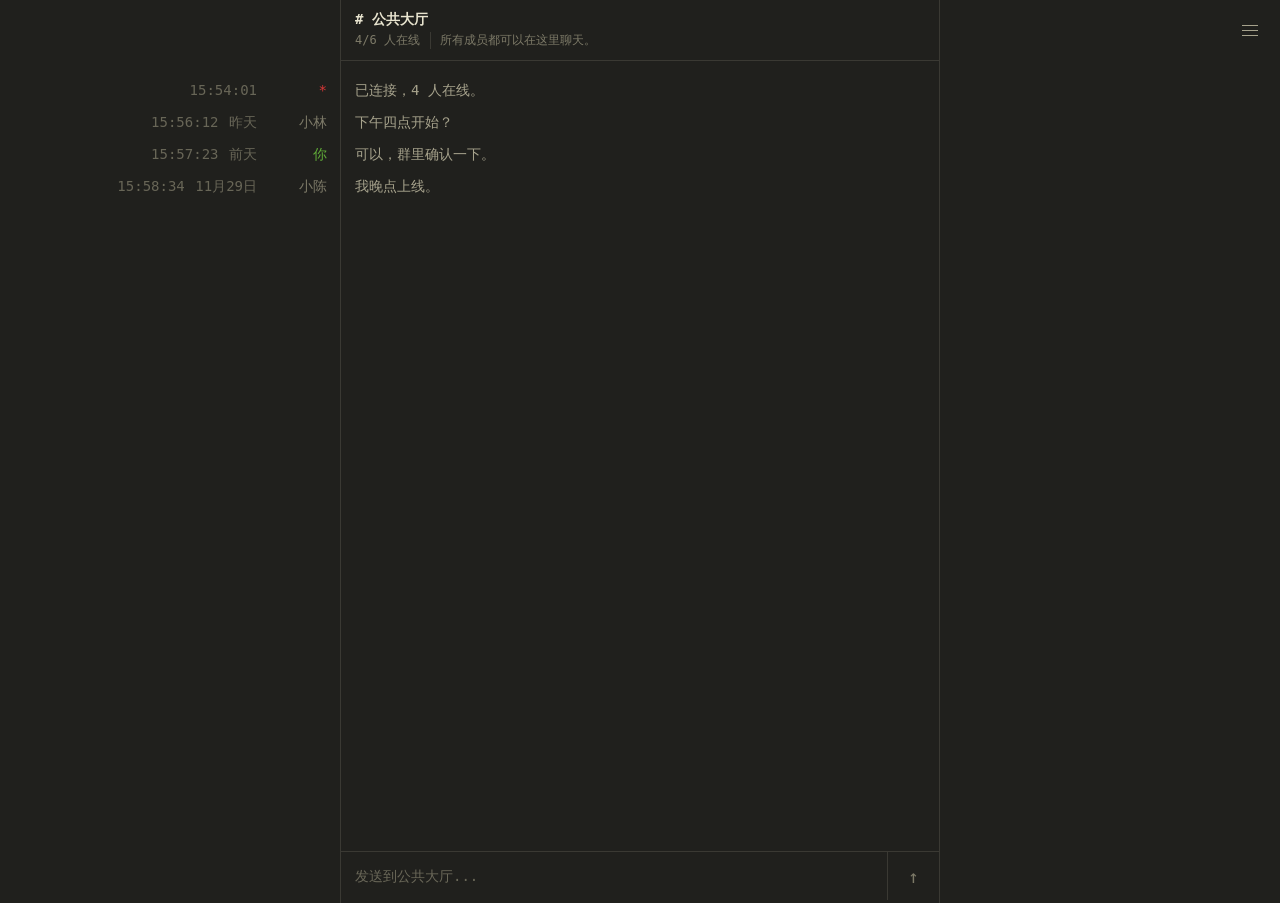
==== index.html @ fa22fa02 "feat: add multi-group chat management" ====
<!doctype html>
<html lang="zh-CN">
<head>
  <meta charset="utf-8">
  <meta name="viewport" content="width=device-width, initial-scale=1">
  <meta name="theme-color" content="#20201d">
  <title>耳语 · whisper</title>
  <link rel="stylesheet" href="styles.css">
</head>
<body data-theme="dune">
  <section id="auth-panel" class="auth-panel" aria-labelledby="auth-title" hidden>
    <div class="auth-shell">
      <h1 id="auth-title">耳语 / whisper</h1>
      <div class="auth-modes" role="tablist" aria-label="账户操作">
        <button id="auth-login-mode" class="active" type="button" role="tab" aria-selected="true">登录</button>
        <button id="auth-register-mode" type="button" role="tab" aria-selected="false">注册</button>
      </div>
      <form id="auth-form" autocomplete="on">
        <label class="field" for="auth-name">
          <span>个人名称</span>
          <input id="auth-name" name="username" type="text" maxlength="7" autocomplete="username" required>
        </label>
        <label class="field" for="auth-password">
          <span>登录密码</span>
          <input id="auth-password" name="password" type="password" minlength="1" autocomplete="current-password" required>
        </label>
        <div class="form-actions">
          <button id="auth-submit" class="command-button" type="submit">登录</button>
          <span id="auth-status" class="form-status" role="status"></span>
        </div>
      </form>
    </div>
  </section>

  <main id="app-main" class="container">
    <header id="conversation-header" class="conversation-header messages">
      <button id="back-to-group" class="conversation-back" type="button" aria-label="返回群聊" title="返回群聊" hidden>←</button>
      <div class="conversation-heading">
        <h1><button id="conversation-title" type="button"># 公共大厅</button></h1>
        <p id="conversation-meta">
          <span id="conversation-status">5 人在线</span>
          <span id="profile-signature" hidden></span>
        </p>
      </div>
    </header>
    <section id="messages" class="messages" aria-label="聊天消息" aria-live="polite"></section>
    <section id="profile-panel" class="profile-panel messages" aria-label="个人设置" hidden>
      <form id="profile-form" class="settings-section" autocomplete="off">
        <h2>个人资料</h2>
        <label class="field" for="profile-name">
          <span>个人名称</span>
          <input id="profile-name" name="profile-name" type="text" maxlength="7" required>
        </label>
        <label class="field" for="profile-signature-input">
          <span>个性签名</span>
          <textarea id="profile-signature-input" name="profile-signature" rows="3" maxlength="240"></textarea>
        </label>
        <div class="form-actions">
          <button class="command-button" type="submit">保存资料</button>
          <span id="profile-save-status" class="form-status" role="status"></span>
        </div>
      </form>

      <form id="password-form" class="settings-section" autocomplete="off">
        <h2>登录密码</h2>
        <label class="field" for="current-password">
          <span>当前密码</span>
          <input id="current-password" name="current-password" type="password" autocomplete="current-password" required>
        </label>
        <label class="field" for="new-password">
          <span>新密码</span>
          <input id="new-password" name="new-password" type="password" autocomplete="new-password" minlength="1" required>
        </label>
        <label class="field" for="confirm-password">
          <span>确认新密码</span>
          <input id="confirm-password" name="confirm-password" type="password" autocomplete="new-password" minlength="1" required>
        </label>
        <div class="form-actions">
          <button class="command-button" type="submit">更新密码</button>
          <span id="password-save-status" class="form-status" role="status"></span>
        </div>
      </form>

      <section class="settings-section" aria-labelledby="chat-settings-title">
        <h2 id="chat-settings-title">聊天设置</h2>
        <p>
          <input id="show-message-time" type="checkbox" checked>
          <label for="show-message-time">显示消息时间</label>
        </p>
        <p>
          <input id="parse-latex" type="checkbox" checked>
          <label for="parse-latex">解析数学公式</label>
        </p>
        <label class="field" for="scheme-selector">
          <span>配色方案</span>
          <select id="scheme-selector" aria-label="配色方案">
            <option value="dune">沙丘</option>
            <option value="ocean">海洋</option>
            <option value="paper">纸张</option>
          </select>
        </label>
        <p>
          <button id="clear-messages" type="button">清空群聊记录</button>
        </p>
        <p>
          <button id="logout" type="button">退出登录</button>
        </p>
      </section>
    </section>

    <section id="group-panel" class="profile-panel messages" aria-label="群聊信息" hidden>
      <form id="group-form" class="settings-section" autocomplete="off">
        <h2 id="group-panel-title">新建群聊</h2>
        <label class="field" for="group-name-input">
          <span>群聊名称</span>
          <input id="group-name-input" name="group-name" type="text" maxlength="32" required>
        </label>
        <label class="field" for="group-signature-input">
          <span>群个签</span>
          <textarea id="group-signature-input" name="group-signature" rows="3" maxlength="240"></textarea>
        </label>
        <p id="group-history-field">
          <input id="group-history-visible" type="checkbox">
          <label for="group-history-visible">允许新成员查看历史消息</label>
        </p>
        <fieldset id="group-members-field" class="group-members-field">
          <legend>群成员</legend>
          <div id="group-member-options"></div>
        </fieldset>
        <div class="form-actions" id="group-save-actions">
          <button id="group-save" class="command-button" type="submit">创建群聊</button>
          <span id="group-save-status" class="form-status" role="status"></span>
        </div>
      </form>

      <section id="group-owner-actions" class="settings-section" hidden>
        <h2>群主操作</h2>
        <label class="field" for="group-transfer-owner">
          <span>转移群主</span>
          <select id="group-transfer-owner" aria-label="转移群主"></select>
        </label>
        <div class="form-actions">
          <button id="group-transfer" class="command-button" type="button">转移群主</button>
          <button id="group-dissolve" class="danger-button" type="button">解散群聊</button>
          <span id="group-owner-status" class="form-status" role="status"></span>
        </div>
      </section>

      <section id="group-member-actions" class="settings-section" hidden>
        <div class="form-actions">
          <button id="group-leave" class="danger-button" type="button">退出群聊</button>
          <span id="group-member-status" class="form-status" role="status"></span>
        </div>
      </section>
    </section>
  </main>

  <footer id="footer">
    <div class="container">
      <form id="chatform" class="messages" autocomplete="off">
        <textarea
          id="chatinput"
          rows="1"
          maxlength="2000"
          placeholder="发送到群聊..."
          aria-label="消息"
          autofocus
        ></textarea>
        <button id="send-message" class="send-button" type="submit" aria-label="发送消息" title="发送消息">
          <span aria-hidden="true">&#8593;</span>
        </button>
      </form>
    </div>
  </footer>

  <aside id="sidebar" aria-label="会话列表">
    <button id="sidebar-toggle" class="icon-button" type="button" aria-label="打开会话列表" title="会话列表">
      <span></span>
      <span></span>
      <span></span>
      <span id="sidebar-unread" class="sidebar-unread" aria-hidden="true" hidden></span>
    </button>

    <div id="sidebar-content" hidden>
      <p>
        <input id="pin-sidebar" type="checkbox">
        <label for="pin-sidebar">固定侧栏</label>
      </p>

      <div class="sidebar-section-heading">
        <h4>群聊</h4>
        <button id="group-menu-toggle" class="section-more" type="button" aria-label="群聊更多操作" title="群聊更多操作">⋮</button>
      </div>
      <ul id="conversation-list"></ul>

      <h4>好友</h4>
      <ul id="friends"></ul>
      <p id="friends-empty" class="list-empty" hidden>暂无好友</p>

      <h4>在线成员</h4>
      <ul id="users"></ul>
    </div>
  </aside>

  <div id="group-menu" class="context-menu" role="menu" aria-label="群聊操作" hidden>
    <button id="new-group" type="button" role="menuitem">新建群聊</button>
  </div>

  <div id="friend-menu" class="context-menu" role="menu" aria-label="好友操作" hidden>
    <div class="friend-color-section" role="group" aria-label="消息文字颜色">
      <span class="context-menu-label">消息文字颜色</span>
      <div id="friend-color-options" class="friend-color-options">
        <button class="friend-color-swatch default" type="button" role="menuitemradio" data-friend-color="default" aria-label="默认颜色" aria-checked="false" title="默认颜色"></button>
        <button class="friend-color-swatch green" type="button" role="menuitemradio" data-friend-color="green" aria-label="绿色" aria-checked="false" title="绿色"></button>
        <button class="friend-color-swatch blue" type="button" role="menuitemradio" data-friend-color="blue" aria-label="蓝色" aria-checked="false" title="蓝色"></button>
        <button class="friend-color-swatch cyan" type="button" role="menuitemradio" data-friend-color="cyan" aria-label="青色" aria-checked="false" title="青色"></button>
        <button class="friend-color-swatch amber" type="button" role="menuitemradio" data-friend-color="amber" aria-label="琥珀色" aria-checked="false" title="琥珀色"></button>
        <button class="friend-color-swatch rose" type="button" role="menuitemradio" data-friend-color="rose" aria-label="玫红色" aria-checked="false" title="玫红色"></button>
      </div>
      <span id="friend-color-status" class="context-menu-status" role="status"></span>
    </div>
    <div class="context-menu-separator"></div>
    <button id="clear-friend-messages" type="button" role="menuitem">清空消息记录</button>
    <button id="delete-friend" class="danger" type="button" role="menuitem">删除好友</button>
  </div>

  <script src="app.js"></script>
</body>
</html>
---- styles.css ----
:root {
  color-scheme: dark;
  --chat-panel-width: 600px;
  --bg: #20201d;
  --panel: #20201d;
  --line: #3a3933;
  --text: #a6a28c;
  --muted: #7d7a68;
  --strong: #e8e4cf;
  --accent: #60ac39;
  --private: #6684e1;
  --alert: #d73737;
  --button-hover: #292824;
  --friend-green: #82ad54;
  --friend-blue: #7394e8;
  --friend-cyan: #55b7b0;
  --friend-amber: #d0a34e;
  --friend-rose: #d97891;
}

body[data-theme="ocean"] {
  color-scheme: dark;
  --bg: #172126;
  --panel: #172126;
  --line: #34444b;
  --text: #a8bdc5;
  --muted: #71878f;
  --strong: #e0edf1;
  --accent: #5fb3a1;
  --private: #6aa4d9;
  --alert: #df6c75;
  --button-hover: #223138;
  --friend-green: #80b968;
  --friend-blue: #73a5e2;
  --friend-cyan: #5fc3b7;
  --friend-amber: #d8ad5e;
  --friend-rose: #e07f9a;
}

body[data-theme="paper"] {
  color-scheme: light;
  --bg: #f7f7f4;
  --panel: #f7f7f4;
  --line: #d3d3cc;
  --text: #363832;
  --muted: #777a70;
  --strong: #151711;
  --accent: #397a45;
  --private: #2f67a2;
  --alert: #a83434;
  --button-hover: #e9e9e3;
  --friend-green: #3d763e;
  --friend-blue: #3f639f;
  --friend-cyan: #28766f;
  --friend-amber: #8b621d;
  --friend-rose: #984a61;
}

* {
  box-sizing: border-box;
}

[hidden] {
  display: none !important;
}

html {
  min-height: 100%;
  background: var(--bg);
}

body {
  min-height: 100vh;
  padding: 0;
  margin: 0;
  overflow-y: scroll;
  background: var(--bg);
  color: var(--text);
  scrollbar-color: var(--muted) var(--bg);
}

::selection {
  background: var(--private);
  color: var(--bg);
}

body,
button,
input,
select,
textarea {
  font-family: "DejaVu Sans Mono", "SFMono-Regular", Consolas, monospace;
  font-size: 14px;
  letter-spacing: 0;
}

button,
input,
select,
textarea {
  color: inherit;
  background-color: var(--panel);
}

input[type="checkbox"] {
  margin: 0 1em 0 0;
  accent-color: var(--accent);
}

label {
  vertical-align: 2px;
}

button,
select,
textarea {
  border: 0;
  outline: none;
}

input[type="text"],
input[type="password"] {
  border: 1px solid var(--line);
  outline: none;
  background: var(--panel);
}

button,
select {
  background: transparent;
}

button {
  padding: 0;
  cursor: pointer;
}

button:hover,
button:focus-visible {
  color: var(--strong);
  text-decoration: underline;
}

select {
  width: 100%;
  padding: 0.45em 0.55em;
  border: 1px solid var(--line);
  background: var(--panel);
}

select option {
  color: var(--text);
  background: var(--panel);
}

textarea {
  resize: none;
  background: var(--panel);
}

h4 {
  margin: 1em 0;
  color: var(--strong);
  font-size: 14px;
  font-weight: 700;
}

p {
  margin: 1em 0;
}

a {
  color: inherit;
  text-decoration: none;
  cursor: pointer;
}

a:hover,
a:focus-visible {
  color: var(--strong);
  text-decoration: underline;
}

ul {
  padding-left: 0;
}

ul li {
  list-style: inside;
}

.container {
  width: min(var(--chat-panel-width), 100%);
  margin: 0 auto;
}

.auth-panel {
  display: grid;
  min-height: 100vh;
  place-items: center;
  padding: 1.5em;
}

.auth-shell {
  width: min(380px, 100%);
  padding: 0 1.25em 1.5em;
  border-left: 1px solid var(--line);
}

.auth-shell h1 {
  margin: 0 0 1.25em;
  color: var(--strong);
  font-size: 18px;
}

.auth-modes {
  display: grid;
  grid-template-columns: 1fr 1fr;
  margin-bottom: 1.5em;
  border-bottom: 1px solid var(--line);
}

.auth-modes button {
  min-height: 36px;
  border-bottom: 2px solid transparent;
}

.auth-modes button.active {
  border-color: var(--private);
  color: var(--strong);
}

.messages {
  border-left: 1px solid var(--line);
  border-right: 1px solid var(--line);
}

.conversation-header {
  position: sticky;
  z-index: 5;
  top: 0;
  display: flex;
  min-height: 58px;
  align-items: center;
  padding: 0.75em 1em;
  border-bottom: 1px solid var(--line);
  background: var(--bg);
}

.conversation-heading {
  min-width: 0;
  flex: 1 1 auto;
}

.conversation-heading h1 {
  margin: 0;
  overflow: hidden;
  color: var(--strong);
  font-size: 14px;
  text-overflow: ellipsis;
  white-space: nowrap;
}

.conversation-heading h1 button {
  max-width: 100%;
  overflow: hidden;
  color: inherit;
  font-size: inherit;
  font-weight: 700;
  text-align: left;
  text-overflow: ellipsis;
  white-space: nowrap;
}

.conversation-heading h1 button:disabled {
  cursor: default;
}

body[data-conversation-kind="private"] .conversation-heading h1,
body[data-conversation-kind="profile"] .conversation-heading h1 {
  color: var(--private);
}

#conversation-meta {
  display: flex;
  min-width: 0;
  align-items: baseline;
  margin: 0.3em 0 0;
  color: var(--muted);
  font-size: 12px;
}

#conversation-status {
  flex: 0 0 auto;
}

#profile-signature {
  min-width: 0;
  margin-left: 0.8em;
  padding-left: 0.8em;
  overflow: hidden;
  border-left: 1px solid var(--line);
  text-overflow: ellipsis;
  white-space: nowrap;
}

#profile-signature a {
  color: var(--private);
  text-decoration: underline;
  text-underline-offset: 2px;
}

.conversation-back {
  flex: 0 0 30px;
  width: 30px;
  height: 30px;
  margin-right: 0.65em;
  border: 1px solid transparent;
  font-size: 18px;
  line-height: 1;
}

.conversation-back:hover,
.conversation-back:focus-visible {
  border-color: var(--line);
  background: var(--button-hover);
  text-decoration: none;
}

#messages {
  min-height: calc(100vh - 58px);
  padding-top: 1.5em;
  padding-bottom: 86px;
}

.message {
  position: relative;
  min-height: 1.35em;
  padding-bottom: 1em;
}

.message-meta {
  position: absolute;
  right: calc(100% + 1em);
  display: grid;
  width: max-content;
  max-width: 19em;
  min-height: 1.35em;
  grid-template-columns: fit-content(14em) 4em;
  column-gap: 1em;
  align-items: baseline;
  margin: 0;
  overflow: hidden;
  white-space: nowrap;
}

.message-time {
  grid-column: 1;
  display: flex;
  width: max-content;
  max-width: 14em;
  min-width: 0;
  align-items: baseline;
  gap: 0.75em;
  overflow: hidden;
  color: var(--muted);
  cursor: help;
  font-size: 14px;
  opacity: 0.78;
  text-align: left;
}

.message-clock {
  flex: 0 0 auto;
  text-align: left;
}

.message-date-context {
  min-width: 0;
  overflow: hidden;
  text-align: left;
  text-overflow: ellipsis;
}

.nick-name {
  grid-column: 2;
  min-width: 0;
  overflow: hidden;
  color: var(--muted);
  text-align: right;
  text-overflow: ellipsis;
}

.nick-name.me {
  color: var(--accent);
}

.nick-name.system {
  color: var(--alert);
}

.text {
  margin: 0 1em;
  overflow-wrap: anywhere;
  white-space: pre-wrap;
}

.text[data-friend-color="green"] {
  color: var(--friend-green);
}

.text[data-friend-color="blue"] {
  color: var(--friend-blue);
}

.text[data-friend-color="cyan"] {
  color: var(--friend-cyan);
}

.text[data-friend-color="amber"] {
  color: var(--friend-amber);
}

.text[data-friend-color="rose"] {
  color: var(--friend-rose);
}

.message-delivery {
  margin-left: 0.75em;
  color: var(--muted);
  font-size: 11px;
}

.math {
  display: inline-block;
  padding: 0 0.25em;
  color: var(--strong);
  font-family: Georgia, "Times New Roman", serif;
  font-size: 1.08em;
  font-style: italic;
}

.profile-panel {
  min-height: calc(100vh - 58px);
  padding-bottom: 3em;
}

.settings-section {
  padding: 1.5em 1em;
  border-bottom: 1px solid var(--line);
}

.settings-section h2 {
  margin: 0 0 1.25em;
  color: var(--strong);
  font-size: 14px;
}

.group-members-field {
  min-width: 0;
  margin: 1.25em 0;
  padding: 0.85em;
  border: 1px solid var(--line);
}

.group-members-field legend {
  padding: 0 0.35em;
  color: var(--muted);
  font-size: 12px;
}

.group-member-options {
  display: grid;
  gap: 0.55em;
}

.group-member-option {
  display: flex;
  min-height: 28px;
  align-items: center;
  gap: 0.65em;
}

.group-member-option input {
  margin: 0;
  accent-color: var(--accent);
}

.danger-button {
  color: var(--alert);
}

.danger-button:hover,
.danger-button:focus-visible {
  color: var(--alert);
}

.field {
  display: grid;
  margin: 0 0 1em;
  gap: 0.5em;
  color: var(--muted);
}

.field input,
.field textarea,
.field select {
  width: 100%;
  padding: 0.65em 0.75em;
  border: 1px solid var(--line);
  color: var(--text);
  background: var(--panel);
}

.field textarea {
  min-height: 76px;
  line-height: 1.5;
}

.field input:focus,
.field textarea:focus,
.field select:focus {
  border-color: var(--private);
}

.form-actions {
  display: flex;
  min-height: 32px;
  align-items: center;
  gap: 1em;
}

.command-button {
  min-height: 32px;
  padding: 0.4em 0.75em;
  border: 1px solid var(--line);
}

.command-button:hover,
.command-button:focus-visible {
  background: var(--button-hover);
  text-decoration: none;
}

.form-status {
  color: var(--accent);
  font-size: 12px;
}

.form-status.error {
  color: var(--alert);
}

#footer {
  position: fixed;
  z-index: 10;
  right: 0;
  bottom: 0;
  left: 0;
  width: 100%;
  background: var(--bg);
}

#chatform {
  position: relative;
  display: grid;
  width: 100%;
  border-top: 1px solid var(--line);
  grid-template-columns: minmax(0, 1fr) 52px;
  align-items: stretch;
}

#chatinput {
  display: block;
  min-width: 0;
  width: 100%;
  min-height: 48px;
  max-height: 144px;
  padding: 1em;
  overflow-y: auto;
  line-height: 1.45;
  resize: none;
  scrollbar-width: none;
}

#chatinput::-webkit-scrollbar {
  width: 0;
  height: 0;
  display: none;
}

#chatinput::placeholder {
  color: var(--muted);
  opacity: 0.8;
}

.send-button {
  display: grid;
  min-height: 48px;
  border-left: 1px solid var(--line);
  color: var(--muted);
  font-size: 18px;
  place-items: center;
}

.send-button:hover,
.send-button:focus-visible {
  background: var(--button-hover);
  color: var(--strong);
  text-decoration: none;
}

.send-button:focus-visible {
  box-shadow: inset 0 0 0 1px var(--private);
}

#sidebar {
  position: fixed;
  z-index: 20;
  top: 0;
  right: 0;
  bottom: 0;
  min-width: 52px;
  padding: 1em;
  overflow-y: auto;
  border-left: 1px solid transparent;
  background: var(--panel);
}

#sidebar.open {
  border-color: var(--line);
}

#sidebar-content {
  width: 180px;
}

.icon-button {
  display: grid;
  position: relative;
  width: 32px;
  height: 32px;
  margin-left: auto;
  place-content: center;
  gap: 4px;
  border: 1px solid transparent;
}

.icon-button:hover,
.icon-button:focus-visible {
  border-color: var(--line);
  background: var(--button-hover);
  text-decoration: none;
}

.icon-button span {
  display: block;
  width: 16px;
  height: 1px;
  background: currentColor;
}

.icon-button .sidebar-unread {
  position: absolute;
  top: -6px;
  right: -7px;
  display: grid;
  width: auto;
  min-width: 18px;
  height: 18px;
  padding: 0 4px;
  place-content: center;
  border: 2px solid var(--panel);
  border-radius: 9px;
  background: var(--private);
  color: #fff;
  font-size: 10px;
  font-weight: 700;
  line-height: 1;
}

#conversation-list,
#friends,
#users {
  margin: 0;
}

#conversation-list li {
  margin: 0.4em 0;
  list-style: none;
}

.sidebar-section-heading {
  display: flex;
  align-items: center;
  justify-content: space-between;
  margin: 1em 0;
}

.sidebar-section-heading h4 {
  margin: 0;
}

.section-more {
  display: grid;
  width: 28px;
  height: 28px;
  place-content: center;
  color: var(--muted);
  font-size: 18px;
  line-height: 1;
  opacity: 0;
}

.sidebar-section-heading:hover .section-more,
.section-more:focus-visible {
  opacity: 1;
}

.conversation-row.unread .conversation-entry {
  color: var(--strong);
  font-weight: 700;
}

.conversation-label {
  min-width: 0;
  overflow: hidden;
  text-overflow: ellipsis;
  white-space: nowrap;
}

.conversation-label.nudging {
  animation: friend-name-nudge 650ms ease-in-out;
  will-change: transform;
}

.conversation-entry {
  display: flex;
  width: 100%;
  min-height: 30px;
  align-items: center;
  justify-content: space-between;
  padding: 0.3em 0.45em;
  color: var(--text);
  text-align: left;
}

.conversation-entry:hover,
.conversation-entry:focus-visible,
.conversation-entry.active {
  background: var(--button-hover);
  color: var(--strong);
  text-decoration: none;
}

.conversation-entry.active::before {
  flex: 0 0 auto;
  margin-right: 0.55em;
  color: var(--accent);
  content: ">";
}

.conversation-entry.active span:first-child {
  margin-right: auto;
}

.conversation-count {
  flex: 0 0 auto;
  min-width: 2ch;
  color: var(--muted);
  font-size: 12px;
  text-align: right;
}

#friends li {
  display: flex;
  min-height: 30px;
  align-items: center;
  margin: 0.35em 0;
  color: var(--accent);
  list-style: none;
}

#friends li::before {
  flex: 0 0 1.1em;
  color: var(--private);
  content: "";
}

#friends li.active::before {
  content: ">";
}

.friend-name {
  display: flex;
  min-width: 0;
  flex: 1 1 auto;
  align-items: center;
  gap: 0.45em;
  color: inherit;
}

.friend-name-label {
  display: block;
  min-width: 0;
  overflow: hidden;
  text-align: left;
  text-overflow: ellipsis;
  white-space: nowrap;
}

#friends li.unread .friend-name {
  color: var(--strong);
  font-weight: 700;
}

#friends li.offline.unread {
  opacity: 1;
}

.friend-unread {
  min-width: 2ch;
  flex: 0 0 auto;
  color: var(--private);
  font-size: 12px;
  text-align: right;
}

.friend-name-label.nudging {
  animation: friend-name-nudge 650ms ease-in-out;
  will-change: transform;
}

@keyframes friend-name-nudge {
  0%, 100% { transform: translateX(0); }
  16% { transform: translateX(-2px); }
  32% { transform: translateX(2px); }
  48% { transform: translateX(-2px); }
  64% { transform: translateX(2px); }
  80% { transform: translateX(-1px); }
}

.friend-more {
  display: grid;
  width: 28px;
  height: 28px;
  flex: 0 0 28px;
  margin-left: 0.25em;
  place-content: center;
  border: 1px solid transparent;
  font-size: 18px;
  line-height: 1;
}

.friend-more:hover,
.friend-more:focus-visible {
  border-color: var(--line);
  background: var(--button-hover);
  text-decoration: none;
}

.list-empty {
  margin: 0.5em 0;
  color: var(--muted);
  font-size: 12px;
}

#users li {
  margin: 0.55em 0;
  color: var(--accent);
}

#users button {
  max-width: 150px;
  overflow: hidden;
  text-overflow: ellipsis;
  white-space: nowrap;
}

#users button.active {
  color: var(--private);
  font-weight: 700;
}

#friends .offline,
#users .offline {
  color: var(--muted);
  opacity: 0.65;
}

#friends .reserved,
#users .reserved {
  color: var(--private);
  font-weight: 700;
  opacity: 1;
}

.context-menu {
  position: fixed;
  z-index: 50;
  width: 190px;
  padding: 0.35em;
  border: 1px solid var(--line);
  background: var(--panel);
  box-shadow: 0 8px 24px rgb(0 0 0 / 0.24);
}

.context-menu button {
  display: block;
  width: 100%;
  min-height: 32px;
  padding: 0.45em 0.65em;
  text-align: left;
}

.context-menu button:hover,
.context-menu button:focus-visible {
  background: var(--button-hover);
  text-decoration: none;
}

.context-menu .danger {
  color: var(--alert);
}

.friend-color-section {
  padding: 0.35em 0.65em 0.15em;
}

.context-menu-label {
  display: block;
  margin-bottom: 0.65em;
  color: var(--muted);
  font-size: 12px;
}

.friend-color-options {
  display: grid;
  grid-template-columns: repeat(6, 22px);
  gap: 5px;
}

.context-menu .friend-color-swatch {
  position: relative;
  display: grid;
  width: 22px;
  height: 22px;
  min-height: 22px;
  padding: 0;
  border: 2px solid var(--panel);
  border-radius: 50%;
  place-items: center;
  text-align: center;
}

.context-menu .friend-color-swatch:hover,
.context-menu .friend-color-swatch:focus-visible {
  background-color: var(--swatch-color);
  box-shadow: 0 0 0 1px var(--strong);
}

.context-menu .friend-color-swatch[aria-checked="true"] {
  box-shadow: 0 0 0 2px var(--strong);
}

.friend-color-swatch.default {
  --swatch-color: var(--panel);
  background: var(--panel);
  box-shadow: inset 0 0 0 2px var(--text);
}

.friend-color-swatch.default::after {
  width: 10px;
  height: 1px;
  background: var(--text);
  content: "";
  transform: rotate(-45deg);
}

.friend-color-swatch.green {
  --swatch-color: var(--friend-green);
  background: var(--friend-green);
}

.friend-color-swatch.blue {
  --swatch-color: var(--friend-blue);
  background: var(--friend-blue);
}

.friend-color-swatch.cyan {
  --swatch-color: var(--friend-cyan);
  background: var(--friend-cyan);
}

.friend-color-swatch.amber {
  --swatch-color: var(--friend-amber);
  background: var(--friend-amber);
}

.friend-color-swatch.rose {
  --swatch-color: var(--friend-rose);
  background: var(--friend-rose);
}

.context-menu-status {
  display: block;
  min-height: 1.2em;
  margin-top: 0.5em;
  color: var(--accent);
  font-size: 11px;
}

.context-menu-status.error {
  color: var(--alert);
}

.context-menu-separator {
  margin: 0.2em 0.35em;
  border-top: 1px solid var(--line);
}

@media (min-width: 1024px) {
  #sidebar {
    right: 0;
    left: calc(50% + var(--chat-panel-width) / 2);
    border-left: 0;
  }
}

@media (max-width: 1199px) and (min-width: 601px) {
  .container {
    transform: none;
  }

  .message-meta {
    position: static;
    right: auto;
    float: none;
    width: auto;
    max-width: none;
    grid-template-columns: minmax(0, 1fr) 4em;
    column-gap: 0;
    margin: 0 1em 0.28em;
  }
}

@media (max-width: 600px) {
  .messages {
    border: 0;
  }

  .conversation-header {
    min-height: 54px;
    padding: 0.65em 3.6em 0.65em 0.65em;
    border-bottom: 1px solid var(--line);
  }

  #messages {
    min-height: calc(100vh - 54px);
    padding: 0.9em 0.65em 78px;
  }

  .profile-panel {
    min-height: calc(100vh - 54px);
  }

  .message {
    padding-bottom: 0.6em;
  }

  .message-meta {
    position: static;
    right: auto;
    float: none;
    width: 100%;
    max-width: none;
    min-height: 1.2em;
    grid-template-columns: 4em minmax(0, 1fr);
    column-gap: 0;
    margin: 0 0 0.28em;
  }

  .message-meta .nick-name {
    grid-row: 1;
    grid-column: 1;
    text-align: left;
  }

  .message-meta .message-time {
    grid-row: 1;
    grid-column: 2;
    justify-self: end;
  }

  .text {
    display: block;
    margin: 0;
  }

  .settings-section {
    padding: 1.25em 0.75em;
  }

  #sidebar {
    top: 0.35em;
    right: 0.35em;
    bottom: auto;
    min-width: 44px;
    padding: 0.35em;
    border: 0;
  }

  #sidebar.open {
    top: 0;
    right: 0;
    bottom: 0;
    width: min(280px, 82vw);
    padding: 1em;
    border-left: 1px solid var(--line);
    box-shadow: -8px 0 24px rgb(0 0 0 / 0.18);
  }

  #sidebar-content {
    width: 100%;
  }

  .section-more {
    opacity: 1;
  }

  #chatinput {
    min-height: 52px;
  }

  .send-button {
    min-height: 52px;
  }
}

@media (prefers-reduced-motion: reduce) {
  .friend-name-label.nudging,
  .conversation-label.nudging {
    animation: none;
  }
}
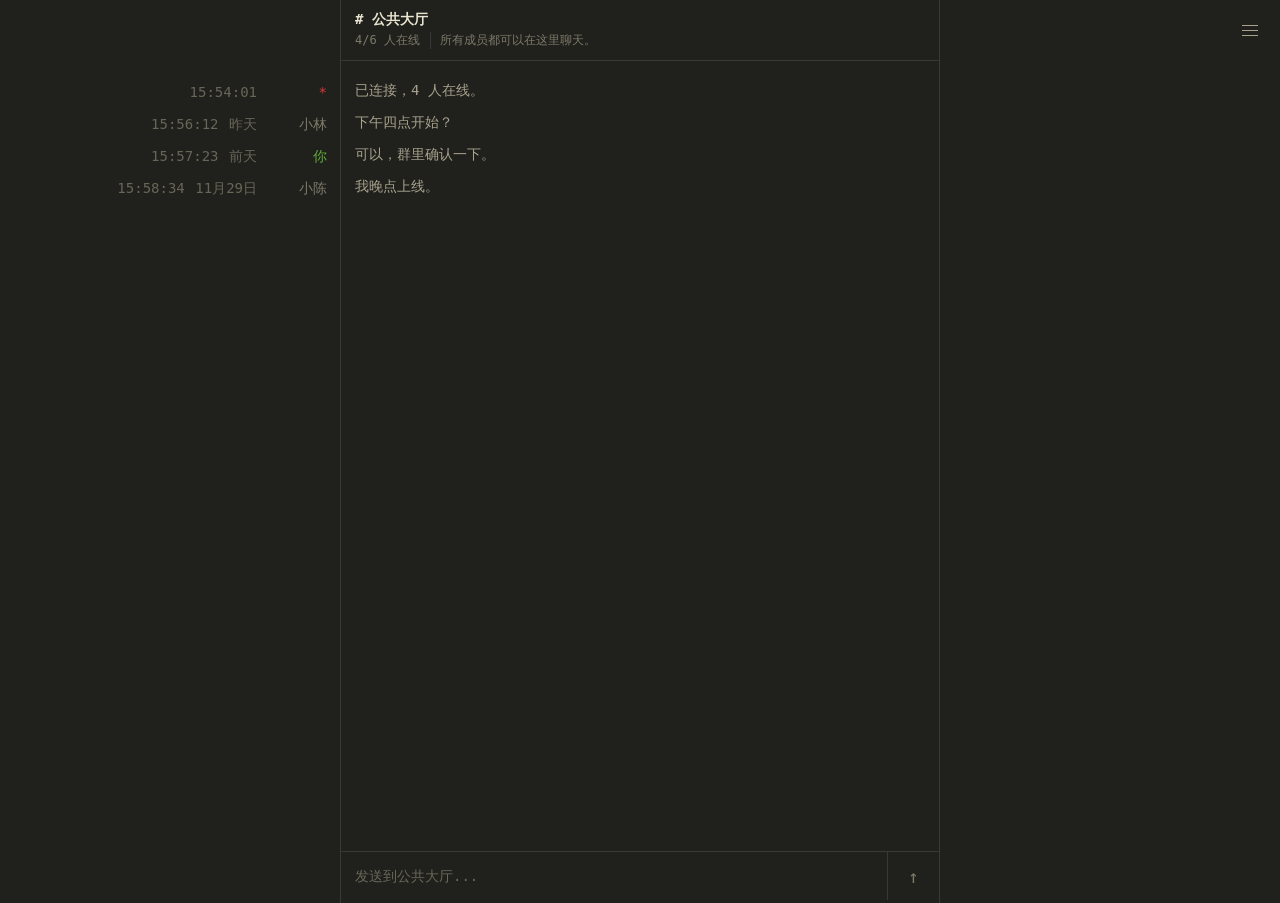
==== commit ea626874: "feat: improve message notifications and time display" ====
--- a/index.html
+++ b/index.html
@@ -88,6 +88,10 @@
           <label for="show-message-time">显示消息时间</label>
         </p>
         <p>
+          <input id="full-message-time" type="checkbox">
+          <label for="full-message-time">默认显示完整时间</label>
+        </p>
+        <p>
           <input id="parse-latex" type="checkbox" checked>
           <label for="parse-latex">解析数学公式</label>
         </p>
@@ -120,7 +124,7 @@
           <textarea id="group-signature-input" name="group-signature" rows="3" maxlength="240"></textarea>
         </label>
         <p id="group-history-field">
-          <input id="group-history-visible" type="checkbox">
+          <input id="group-history-visible" type="checkbox" checked>
           <label for="group-history-visible">允许新成员查看历史消息</label>
         </p>
         <fieldset id="group-members-field" class="group-members-field">
--- a/styles.css
+++ b/styles.css
@@ -364,10 +364,15 @@
   gap: 0.75em;
   overflow: hidden;
   color: var(--muted);
-  cursor: help;
+  cursor: default;
   font-size: 14px;
+  line-height: 20px;
   opacity: 0.78;
   text-align: left;
+}
+
+.message-time.expanded {
+  max-width: 19em;
 }
 
 .message-clock {
@@ -1027,6 +1032,19 @@
   }
 }
 
+@media (min-width: 1200px) {
+  .message-meta.time-expanded {
+    max-width: 24em;
+    grid-template-columns: fit-content(19em) 4em;
+    align-items: start;
+  }
+
+  .message-time.expanded {
+    justify-self: end;
+    text-align: right;
+  }
+}
+
 @media (max-width: 1199px) and (min-width: 601px) {
   .container {
     transform: none;
@@ -1089,6 +1107,7 @@
   .message-meta .message-time {
     grid-row: 1;
     grid-column: 2;
+    max-width: 100%;
     justify-self: end;
   }
 
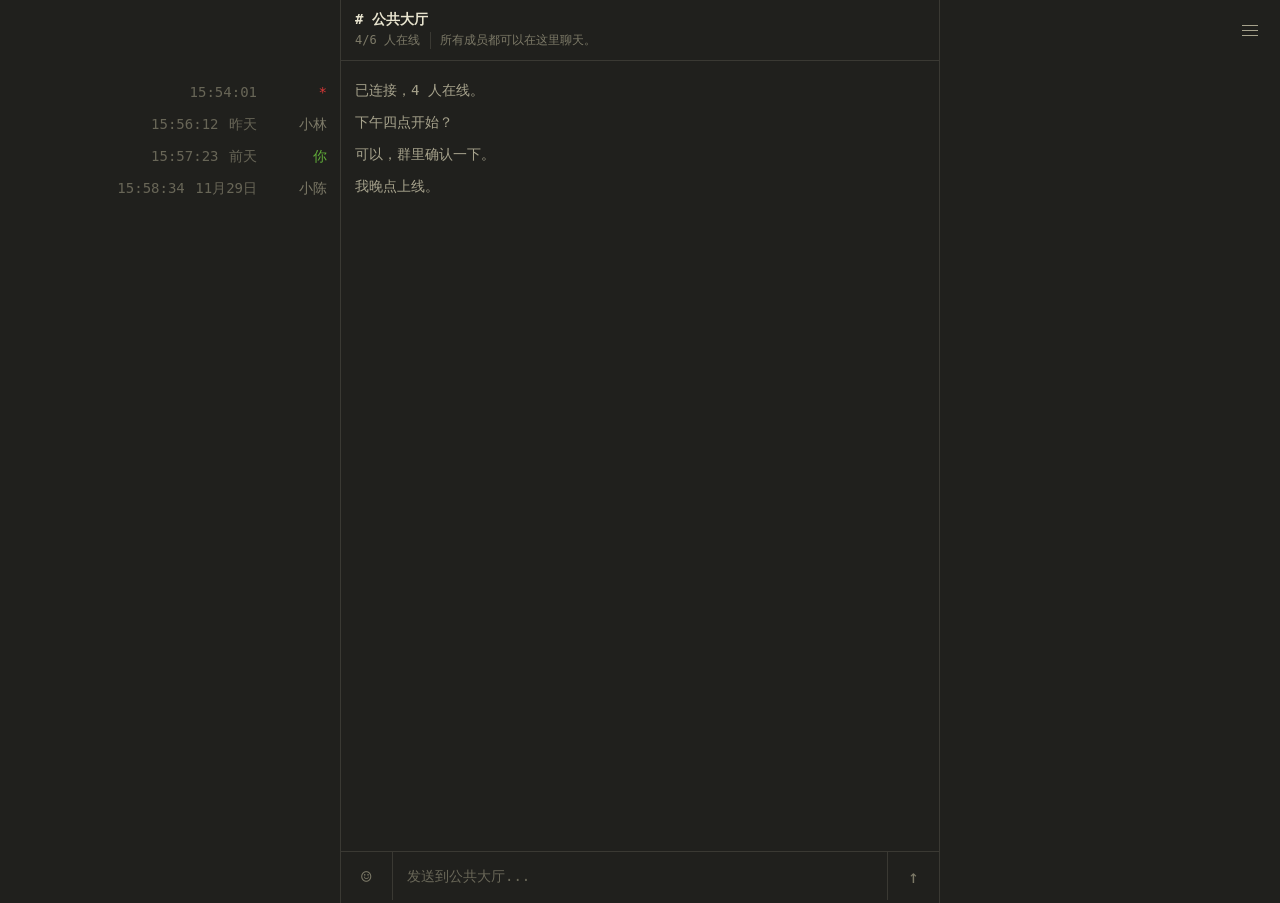
==== commit da86284d: "feat: add R2-backed media messaging" ====
--- a/index.html
+++ b/index.html
@@ -162,17 +162,49 @@
   <footer id="footer">
     <div class="container">
       <form id="chatform" class="messages" autocomplete="off">
-        <textarea
-          id="chatinput"
-          rows="1"
-          maxlength="2000"
-          placeholder="发送到群聊..."
-          aria-label="消息"
-          autofocus
-        ></textarea>
+        <button
+          id="content-picker-toggle"
+          class="composer-tool-button"
+          type="button"
+          aria-label="打开表情和附件"
+          aria-expanded="false"
+          title="表情和附件"
+        ><span aria-hidden="true">&#9786;</span></button>
+        <div class="composer-main">
+          <div id="attachment-drafts" class="attachment-drafts" aria-label="待发送文件" hidden></div>
+          <textarea
+            id="chatinput"
+            rows="1"
+            maxlength="2000"
+            placeholder="发送到群聊..."
+            aria-label="消息"
+            autofocus
+          ></textarea>
+          <span id="composer-status" class="composer-status" role="status" hidden></span>
+        </div>
         <button id="send-message" class="send-button" type="submit" aria-label="发送消息" title="发送消息">
           <span aria-hidden="true">&#8593;</span>
         </button>
+        <input id="attachment-file-input" type="file" multiple hidden>
+        <input id="sticker-file-input" type="file" accept="image/gif,image/jpeg,image/png,image/webp" multiple hidden>
+        <div id="content-picker" class="content-picker" role="dialog" aria-label="表情和附件" hidden>
+          <div class="picker-panels">
+            <div id="emoji-panel" class="picker-panel emoji-grid" role="tabpanel" aria-labelledby="emoji-tab"></div>
+            <div id="sticker-panel" class="picker-panel sticker-grid" role="tabpanel" aria-labelledby="sticker-tab" hidden></div>
+            <div id="file-panel" class="picker-panel file-panel" role="tabpanel" aria-labelledby="file-tab" hidden>
+              <button id="choose-files" class="choose-files-button" type="button">
+                <span aria-hidden="true">&#128206;</span>
+                <span>选择文件</span>
+              </button>
+              <span id="file-panel-status" class="picker-panel-status" role="status"></span>
+            </div>
+          </div>
+          <div class="picker-tabs" role="tablist" aria-label="内容类型">
+            <button id="emoji-tab" class="active" type="button" role="tab" aria-selected="true" data-picker-tab="emoji">Emoji</button>
+            <button id="sticker-tab" type="button" role="tab" aria-selected="false" data-picker-tab="sticker">表情包</button>
+            <button id="file-tab" type="button" role="tab" aria-selected="false" data-picker-tab="file">文件</button>
+          </div>
+        </div>
       </form>
     </div>
   </footer>
@@ -228,6 +260,45 @@
     <button id="delete-friend" class="danger" type="button" role="menuitem">删除好友</button>
   </div>
 
+  <div id="media-menu" class="context-menu media-menu" role="menu" aria-label="媒体操作" hidden>
+    <button type="button" role="menuitem" data-media-action="preview">查看</button>
+    <button type="button" role="menuitem" data-media-action="collect">收藏为表情包</button>
+    <button type="button" role="menuitem" data-media-action="download">下载</button>
+    <button type="button" role="menuitem" data-media-action="forward">转发</button>
+    <button type="button" role="menuitem" data-media-action="recall">撤回</button>
+    <button class="danger" type="button" role="menuitem" data-media-action="remove-sticker">移除表情包</button>
+  </div>
+
+  <div id="forward-dialog" class="modal-layer" role="dialog" aria-modal="true" aria-labelledby="forward-title" hidden>
+    <section class="forward-dialog">
+      <header class="modal-header">
+        <h2 id="forward-title">转发文件</h2>
+        <button id="forward-close" class="modal-icon-button" type="button" aria-label="关闭" title="关闭">×</button>
+      </header>
+      <div id="forward-targets" class="forward-targets"></div>
+      <p id="forward-status" class="modal-status" role="status" hidden></p>
+    </section>
+  </div>
+
+  <div id="image-viewer" class="image-viewer" role="dialog" aria-modal="true" aria-label="图片查看器" hidden>
+    <header class="image-viewer-toolbar">
+      <span id="image-viewer-count" class="image-viewer-count"></span>
+      <div class="image-viewer-tools">
+        <button id="image-zoom-out" type="button" aria-label="缩小" title="缩小">−</button>
+        <button id="image-zoom-reset" type="button" aria-label="恢复原始缩放" title="恢复原始缩放">100%</button>
+        <button id="image-zoom-in" type="button" aria-label="放大" title="放大">＋</button>
+        <button id="image-viewer-download" type="button" aria-label="下载图片" title="下载图片">↓</button>
+        <button id="image-viewer-close" type="button" aria-label="关闭" title="关闭">×</button>
+      </div>
+    </header>
+    <button id="image-viewer-previous" class="image-viewer-navigation previous" type="button" aria-label="上一张" title="上一张">‹</button>
+    <div id="image-viewer-stage" class="image-viewer-stage">
+      <img id="image-viewer-image" alt="">
+    </div>
+    <button id="image-viewer-next" class="image-viewer-navigation next" type="button" aria-label="下一张" title="下一张">›</button>
+    <p id="image-viewer-caption" class="image-viewer-caption"></p>
+  </div>
+
   <script src="app.js"></script>
 </body>
 </html>
--- a/styles.css
+++ b/styles.css
@@ -330,7 +330,7 @@
 #messages {
   min-height: calc(100vh - 58px);
   padding-top: 1.5em;
-  padding-bottom: 86px;
+  padding-bottom: calc(var(--composer-height, 52px) + 34px);
 }
 
 .message {
@@ -408,6 +408,265 @@
   margin: 0 1em;
   overflow-wrap: anywhere;
   white-space: pre-wrap;
+}
+
+.message-content {
+  min-width: 0;
+  margin: 0 1em;
+}
+
+.message-content .text {
+  margin: 0;
+}
+
+.message-sticker {
+  display: block;
+  width: max-content;
+  max-width: 100%;
+  font-size: 72px;
+  line-height: 1.15;
+}
+
+.message-sticker-item {
+  position: relative;
+  display: inline-block;
+  max-width: min(260px, 100%);
+  margin-top: 0.25em;
+}
+
+.message-sticker-open {
+  display: block;
+  max-width: 100%;
+}
+
+.message-sticker-image {
+  display: block;
+  width: auto;
+  max-width: 100%;
+  max-height: 240px;
+  object-fit: contain;
+}
+
+.message-sticker-item > .media-more-button {
+  position: absolute;
+  top: 4px;
+  right: 4px;
+  background: rgb(20 20 18 / 0.72);
+  color: #fff;
+  opacity: 0;
+}
+
+.message-sticker-item:hover > .media-more-button,
+.message-sticker-item:focus-within > .media-more-button {
+  opacity: 1;
+}
+
+.message-attachments {
+  display: grid;
+  width: min(420px, 100%);
+  gap: 0.5em;
+  margin-top: 0.5em;
+}
+
+.message-image {
+  width: fit-content;
+  max-width: 100%;
+  margin: 0;
+  overflow: hidden;
+  border: 1px solid var(--line);
+  border-radius: 6px;
+  background: var(--button-hover);
+}
+
+.message-image-open {
+  display: block;
+  max-width: 100%;
+  background: #121210;
+}
+
+.message-image-open img {
+  display: block;
+  width: auto;
+  max-width: 100%;
+  max-height: 380px;
+  object-fit: contain;
+}
+
+.message-image figcaption {
+  display: grid;
+  min-width: 0;
+  height: 32px;
+  padding-left: 0.65em;
+  grid-template-columns: minmax(0, 1fr) 32px;
+  align-items: center;
+  color: var(--muted);
+  font-size: 11px;
+}
+
+.message-image figcaption > span {
+  min-width: 0;
+  overflow: hidden;
+  text-overflow: ellipsis;
+  white-space: nowrap;
+}
+
+.media-more-button {
+  display: grid;
+  width: 28px;
+  height: 28px;
+  place-items: center;
+  border-radius: 4px;
+  color: var(--muted);
+  font-size: 18px;
+}
+
+.media-more-button:hover,
+.media-more-button:focus-visible {
+  background: var(--button-hover);
+  color: var(--strong);
+  text-decoration: none;
+}
+
+.message-file {
+  display: grid;
+  min-width: 0;
+  height: 58px;
+  grid-template-columns: 42px minmax(0, 1fr) auto;
+  grid-template-rows: 1fr 1fr;
+  align-items: center;
+  padding: 0.55em;
+  border: 1px solid var(--line);
+  border-radius: 6px;
+  color: var(--text);
+}
+
+.message-file:hover,
+.message-file:focus-within {
+  border-color: var(--muted);
+  background: var(--button-hover);
+}
+
+.message-file-icon {
+  display: grid;
+  width: 34px;
+  height: 34px;
+  grid-row: 1 / span 2;
+  grid-column: 1;
+  place-items: center;
+  overflow: hidden;
+  border-radius: 4px;
+  background: var(--button-hover);
+  font-size: 18px;
+}
+
+.message-file-name {
+  min-width: 0;
+  grid-row: 1;
+  grid-column: 2;
+  overflow: hidden;
+  color: var(--strong);
+  text-overflow: ellipsis;
+  white-space: nowrap;
+}
+
+.message-file-size {
+  grid-row: 2;
+  grid-column: 2;
+  color: var(--muted);
+  font-size: 11px;
+}
+
+.message-file-actions {
+  display: flex;
+  grid-row: 1 / span 2;
+  grid-column: 3;
+  align-items: center;
+  gap: 0.15em;
+}
+
+.message-file-actions > button {
+  display: grid;
+  width: 28px;
+  height: 28px;
+  place-items: center;
+  border-radius: 4px;
+  color: var(--muted);
+  font-size: 16px;
+}
+
+.message-file-actions > button:hover,
+.message-file-actions > button:focus-visible {
+  background: var(--panel);
+  color: var(--strong);
+  text-decoration: none;
+}
+
+.message-video {
+  position: relative;
+  width: 100%;
+  aspect-ratio: 16 / 9;
+  overflow: hidden;
+  border: 1px solid var(--line);
+  border-radius: 6px;
+  background: #111;
+}
+
+.message-video video {
+  display: block;
+  width: 100%;
+  height: 100%;
+  object-fit: contain;
+}
+
+.video-controls {
+  position: absolute;
+  right: 0;
+  bottom: 0;
+  left: 0;
+  display: grid;
+  height: 42px;
+  padding: 0 0.45em;
+  grid-template-columns: 28px minmax(54px, 1fr) auto 28px 58px 28px 28px;
+  align-items: center;
+  gap: 0.35em;
+  background: rgb(17 17 17 / 0.88);
+  color: #eee;
+}
+
+.video-controls button {
+  display: grid;
+  width: 28px;
+  height: 28px;
+  place-items: center;
+  border-radius: 4px;
+  color: #ddd;
+  background: transparent;
+}
+
+.video-controls button:hover,
+.video-controls button:focus-visible {
+  background: rgb(255 255 255 / 0.12);
+  color: #fff;
+  text-decoration: none;
+}
+
+.video-controls input[type="range"] {
+  min-width: 0;
+  height: 4px;
+  margin: 0;
+  accent-color: var(--accent);
+  cursor: pointer;
+}
+
+.video-time {
+  font-size: 10px;
+  white-space: nowrap;
+}
+
+.message-recalled {
+  margin: 0;
+  color: var(--muted);
+  font-style: italic;
 }
 
 .text[data-friend-color="green"] {
@@ -571,8 +830,14 @@
   display: grid;
   width: 100%;
   border-top: 1px solid var(--line);
-  grid-template-columns: minmax(0, 1fr) 52px;
+  grid-template-columns: 52px minmax(0, 1fr) 52px;
   align-items: stretch;
+}
+
+.composer-main {
+  display: flex;
+  min-width: 0;
+  flex-direction: column;
 }
 
 #chatinput {
@@ -588,6 +853,19 @@
   scrollbar-width: none;
 }
 
+.composer-tool-button,
+.send-button {
+  display: grid;
+  min-height: 48px;
+  color: var(--muted);
+  font-size: 18px;
+  place-items: center;
+}
+
+.composer-tool-button {
+  border-right: 1px solid var(--line);
+}
+
 #chatinput::-webkit-scrollbar {
   width: 0;
   height: 0;
@@ -600,14 +878,11 @@
 }
 
 .send-button {
-  display: grid;
-  min-height: 48px;
   border-left: 1px solid var(--line);
-  color: var(--muted);
-  font-size: 18px;
-  place-items: center;
-}
-
+}
+
+.composer-tool-button:hover,
+.composer-tool-button:focus-visible,
 .send-button:hover,
 .send-button:focus-visible {
   background: var(--button-hover);
@@ -615,8 +890,279 @@
   text-decoration: none;
 }
 
+.composer-tool-button:focus-visible,
 .send-button:focus-visible {
   box-shadow: inset 0 0 0 1px var(--private);
+}
+
+.composer-tool-button[aria-expanded="true"] {
+  background: var(--button-hover);
+  color: var(--strong);
+}
+
+.attachment-drafts {
+  display: flex;
+  min-height: 54px;
+  padding: 0.55em 0.65em 0;
+  gap: 0.45em;
+  overflow-x: auto;
+  scrollbar-color: var(--muted) transparent;
+}
+
+.attachment-draft {
+  display: grid;
+  width: 176px;
+  min-width: 176px;
+  height: 46px;
+  grid-template-columns: 34px minmax(0, 1fr) 24px;
+  grid-template-rows: 1fr 1fr;
+  align-items: center;
+  padding: 0.35em;
+  border: 1px solid var(--line);
+  border-radius: 6px;
+  background: var(--panel);
+}
+
+.attachment-draft-preview,
+.attachment-draft-icon {
+  display: grid;
+  width: 30px;
+  height: 30px;
+  grid-row: 1 / span 2;
+  grid-column: 1;
+  place-items: center;
+  overflow: hidden;
+  border-radius: 4px;
+  background: var(--button-hover);
+  object-fit: cover;
+}
+
+.attachment-draft-name {
+  min-width: 0;
+  grid-row: 1;
+  grid-column: 2;
+  overflow: hidden;
+  color: var(--strong);
+  font-size: 11px;
+  text-overflow: ellipsis;
+  white-space: nowrap;
+}
+
+.attachment-draft-status {
+  grid-row: 2;
+  grid-column: 2;
+  overflow: hidden;
+  color: var(--muted);
+  font-size: 10px;
+  text-overflow: ellipsis;
+  white-space: nowrap;
+}
+
+.attachment-draft.error .attachment-draft-status {
+  color: var(--alert);
+}
+
+.attachment-draft-remove {
+  display: grid;
+  width: 24px;
+  height: 24px;
+  grid-row: 1 / span 2;
+  grid-column: 3;
+  place-items: center;
+  color: var(--muted);
+  font-size: 16px;
+}
+
+.attachment-draft-remove:hover,
+.attachment-draft-remove:focus-visible {
+  color: var(--strong);
+}
+
+.composer-status {
+  padding: 0 0.8em 0.5em;
+  color: var(--alert);
+  font-size: 11px;
+}
+
+.content-picker {
+  position: absolute;
+  z-index: 30;
+  bottom: calc(100% + 8px);
+  left: 0;
+  width: min(360px, calc(100vw - 16px));
+  height: 300px;
+  overflow: hidden;
+  border: 1px solid var(--line);
+  border-radius: 6px;
+  background: var(--panel);
+  box-shadow: 0 -10px 28px rgb(0 0 0 / 0.24);
+}
+
+.picker-panels {
+  height: 254px;
+}
+
+.picker-panel {
+  height: 100%;
+  padding: 0.75em;
+  overflow-y: auto;
+}
+
+.picker-tabs {
+  display: grid;
+  height: 46px;
+  grid-template-columns: repeat(3, 1fr);
+  border-top: 1px solid var(--line);
+}
+
+.picker-tabs button {
+  border-right: 1px solid var(--line);
+  color: var(--muted);
+  font-size: 12px;
+}
+
+.picker-tabs button:last-child {
+  border-right: 0;
+}
+
+.picker-tabs button:hover,
+.picker-tabs button:focus-visible,
+.picker-tabs button.active {
+  background: var(--button-hover);
+  color: var(--strong);
+}
+
+.picker-tabs button.active {
+  box-shadow: inset 0 -2px 0 var(--accent);
+}
+
+.emoji-grid {
+  display: grid;
+  grid-template-columns: repeat(8, 1fr);
+  align-content: start;
+  gap: 0.3em;
+}
+
+.emoji-option {
+  aspect-ratio: 1;
+  border-radius: 4px;
+  font-family: system-ui, sans-serif;
+  font-size: 22px;
+}
+
+.emoji-option:hover,
+.emoji-option:focus-visible {
+  background: var(--button-hover);
+}
+
+.sticker-grid {
+  display: grid;
+  grid-template-columns: repeat(3, 1fr);
+  align-content: start;
+  gap: 0.55em;
+}
+
+.sticker-option {
+  display: grid;
+  min-width: 0;
+  height: 104px;
+  padding: 0.45em;
+  grid-template-rows: 1fr auto;
+  place-items: center;
+  border: 1px solid transparent;
+  border-radius: 6px;
+}
+
+.sticker-option:hover,
+.sticker-option:focus-visible {
+  border-color: var(--line);
+  background: var(--button-hover);
+}
+
+.sticker-option-visual {
+  font-family: system-ui, sans-serif;
+  font-size: 52px;
+  line-height: 1;
+}
+
+.sticker-option-image {
+  display: block;
+  width: 100%;
+  height: 92px;
+  object-fit: contain;
+}
+
+.sticker-option.sticker-add {
+  border-color: var(--line);
+}
+
+.sticker-add-icon {
+  display: grid;
+  width: 42px;
+  height: 42px;
+  place-items: center;
+  border: 1px solid var(--muted);
+  border-radius: 50%;
+  color: var(--muted);
+  font-size: 28px;
+  line-height: 1;
+}
+
+.sticker-panel-status {
+  grid-column: 1 / -1;
+  justify-self: center;
+}
+
+.sticker-panel-status.error {
+  color: var(--alert);
+}
+
+.sticker-option-label {
+  max-width: 100%;
+  overflow: hidden;
+  color: var(--muted);
+  font-size: 10px;
+  text-overflow: ellipsis;
+  white-space: nowrap;
+}
+
+.file-panel {
+  display: grid;
+  align-content: center;
+  justify-items: center;
+  gap: 0.75em;
+}
+
+.choose-files-button {
+  display: grid;
+  min-width: 132px;
+  min-height: 72px;
+  padding: 0.75em;
+  place-items: center;
+  border: 1px solid var(--line);
+  border-radius: 6px;
+}
+
+.choose-files-button span:first-child {
+  font-size: 22px;
+}
+
+.choose-files-button:hover,
+.choose-files-button:focus-visible {
+  background: var(--button-hover);
+  color: var(--strong);
+}
+
+.choose-files-button:disabled {
+  cursor: not-allowed;
+  opacity: 0.45;
+}
+
+.picker-panel-status {
+  max-width: 260px;
+  color: var(--muted);
+  font-size: 11px;
+  text-align: center;
 }
 
 #sidebar {
@@ -928,6 +1474,227 @@
   color: var(--alert);
 }
 
+.media-menu {
+  width: 178px;
+}
+
+body.modal-open {
+  overflow: hidden;
+}
+
+.modal-layer {
+  position: fixed;
+  z-index: 80;
+  inset: 0;
+  display: grid;
+  padding: 16px;
+  place-items: center;
+  background: rgb(0 0 0 / 0.58);
+}
+
+.forward-dialog {
+  width: min(420px, 100%);
+  max-height: min(620px, calc(100vh - 32px));
+  overflow: hidden;
+  border: 1px solid var(--line);
+  border-radius: 6px;
+  background: var(--panel);
+  box-shadow: 0 18px 52px rgb(0 0 0 / 0.38);
+}
+
+.modal-header {
+  display: grid;
+  height: 48px;
+  padding-left: 1em;
+  grid-template-columns: minmax(0, 1fr) 48px;
+  align-items: center;
+  border-bottom: 1px solid var(--line);
+}
+
+.modal-header h2 {
+  margin: 0;
+  color: var(--strong);
+  font-size: 14px;
+}
+
+.modal-icon-button {
+  display: grid;
+  width: 48px;
+  height: 48px;
+  place-items: center;
+  color: var(--muted);
+  font-size: 22px;
+}
+
+.modal-icon-button:hover,
+.modal-icon-button:focus-visible {
+  background: var(--button-hover);
+  text-decoration: none;
+}
+
+.forward-targets {
+  display: grid;
+  max-height: min(500px, calc(100vh - 148px));
+  padding: 0.45em;
+  overflow-y: auto;
+}
+
+.forward-target {
+  display: grid;
+  min-width: 0;
+  min-height: 52px;
+  padding: 0.55em 0.7em;
+  grid-template-columns: minmax(0, 1fr) auto;
+  align-items: center;
+  border-radius: 4px;
+  text-align: left;
+}
+
+.forward-target strong {
+  min-width: 0;
+  overflow: hidden;
+  color: var(--strong);
+  text-overflow: ellipsis;
+  white-space: nowrap;
+}
+
+.forward-target span {
+  color: var(--muted);
+  font-size: 11px;
+}
+
+.forward-target:hover,
+.forward-target:focus-visible {
+  background: var(--button-hover);
+  text-decoration: none;
+}
+
+.modal-status {
+  min-height: 34px;
+  padding: 0 1em 0.75em;
+  margin: 0;
+  color: var(--muted);
+  font-size: 11px;
+}
+
+.modal-status.error {
+  color: var(--alert);
+}
+
+.image-viewer {
+  position: fixed;
+  z-index: 90;
+  inset: 0;
+  overflow: hidden;
+  background: rgb(10 10 9 / 0.96);
+  color: #eee;
+}
+
+.image-viewer-toolbar {
+  position: absolute;
+  z-index: 2;
+  top: 0;
+  right: 0;
+  left: 0;
+  display: grid;
+  height: 56px;
+  padding: 0 12px;
+  grid-template-columns: minmax(0, 1fr) auto;
+  align-items: center;
+  background: rgb(10 10 9 / 0.84);
+}
+
+.image-viewer-count {
+  color: #aaa;
+  font-size: 12px;
+}
+
+.image-viewer-tools {
+  display: flex;
+  align-items: center;
+}
+
+.image-viewer-tools button,
+.image-viewer-navigation {
+  display: grid;
+  width: 42px;
+  height: 42px;
+  place-items: center;
+  border-radius: 4px;
+  color: #ccc;
+  background: transparent;
+  font-size: 20px;
+}
+
+#image-zoom-reset {
+  width: 58px;
+  font-size: 11px;
+}
+
+.image-viewer-tools button:hover,
+.image-viewer-tools button:focus-visible,
+.image-viewer-navigation:hover,
+.image-viewer-navigation:focus-visible {
+  background: rgb(255 255 255 / 0.1);
+  color: #fff;
+  text-decoration: none;
+}
+
+.image-viewer-stage {
+  position: absolute;
+  inset: 56px 58px 54px;
+  display: grid;
+  overflow: hidden;
+  place-items: center;
+  touch-action: none;
+}
+
+.image-viewer-stage img {
+  display: block;
+  max-width: 100%;
+  max-height: 100%;
+  cursor: zoom-in;
+  object-fit: contain;
+  transform-origin: center;
+  transition: transform 120ms ease;
+  user-select: none;
+}
+
+.image-viewer-stage img.dragging {
+  cursor: grabbing;
+  transition: none;
+}
+
+.image-viewer-navigation {
+  position: absolute;
+  z-index: 2;
+  top: 50%;
+  margin-top: -21px;
+  font-size: 36px;
+}
+
+.image-viewer-navigation.previous {
+  left: 8px;
+}
+
+.image-viewer-navigation.next {
+  right: 8px;
+}
+
+.image-viewer-caption {
+  position: absolute;
+  right: 16px;
+  bottom: 12px;
+  left: 16px;
+  margin: 0;
+  overflow: hidden;
+  color: #aaa;
+  font-size: 11px;
+  text-align: center;
+  text-overflow: ellipsis;
+  white-space: nowrap;
+}
+
 .friend-color-section {
   padding: 0.35em 0.65em 0.15em;
 }
@@ -1075,7 +1842,7 @@
 
   #messages {
     min-height: calc(100vh - 54px);
-    padding: 0.9em 0.65em 78px;
+    padding: 0.9em 0.65em calc(var(--composer-height, 52px) + 26px);
   }
 
   .profile-panel {
@@ -1116,6 +1883,10 @@
     margin: 0;
   }
 
+  .message-content {
+    margin: 0;
+  }
+
   .settings-section {
     padding: 1.25em 0.75em;
   }
@@ -1151,8 +1922,77 @@
     min-height: 52px;
   }
 
+  .composer-tool-button,
   .send-button {
     min-height: 52px;
+  }
+
+  .content-picker {
+    right: 8px;
+    left: 8px;
+    width: auto;
+  }
+
+  .emoji-grid {
+    grid-template-columns: repeat(7, 1fr);
+  }
+
+  .message-attachments,
+  .message-image,
+  .message-video {
+    width: 100%;
+  }
+
+  .message-image-open img {
+    max-height: 320px;
+  }
+
+  .message-sticker-item > .media-more-button {
+    opacity: 1;
+  }
+
+  .video-controls {
+    grid-template-columns: 28px minmax(50px, 1fr) auto 28px 28px 28px;
+    gap: 0.2em;
+  }
+
+  .video-volume {
+    display: none;
+  }
+
+  .image-viewer-toolbar {
+    height: 52px;
+    padding: 0 6px;
+  }
+
+  .image-viewer-count {
+    display: none;
+  }
+
+  .image-viewer-tools {
+    grid-column: 1 / -1;
+    justify-content: flex-end;
+  }
+
+  .image-viewer-tools button {
+    width: 40px;
+    height: 40px;
+  }
+
+  .image-viewer-stage {
+    inset: 52px 0 48px;
+  }
+
+  .image-viewer-navigation {
+    top: auto;
+    bottom: 4px;
+    margin: 0;
+  }
+
+  .image-viewer-caption {
+    right: 58px;
+    bottom: 17px;
+    left: 58px;
   }
 }
 
